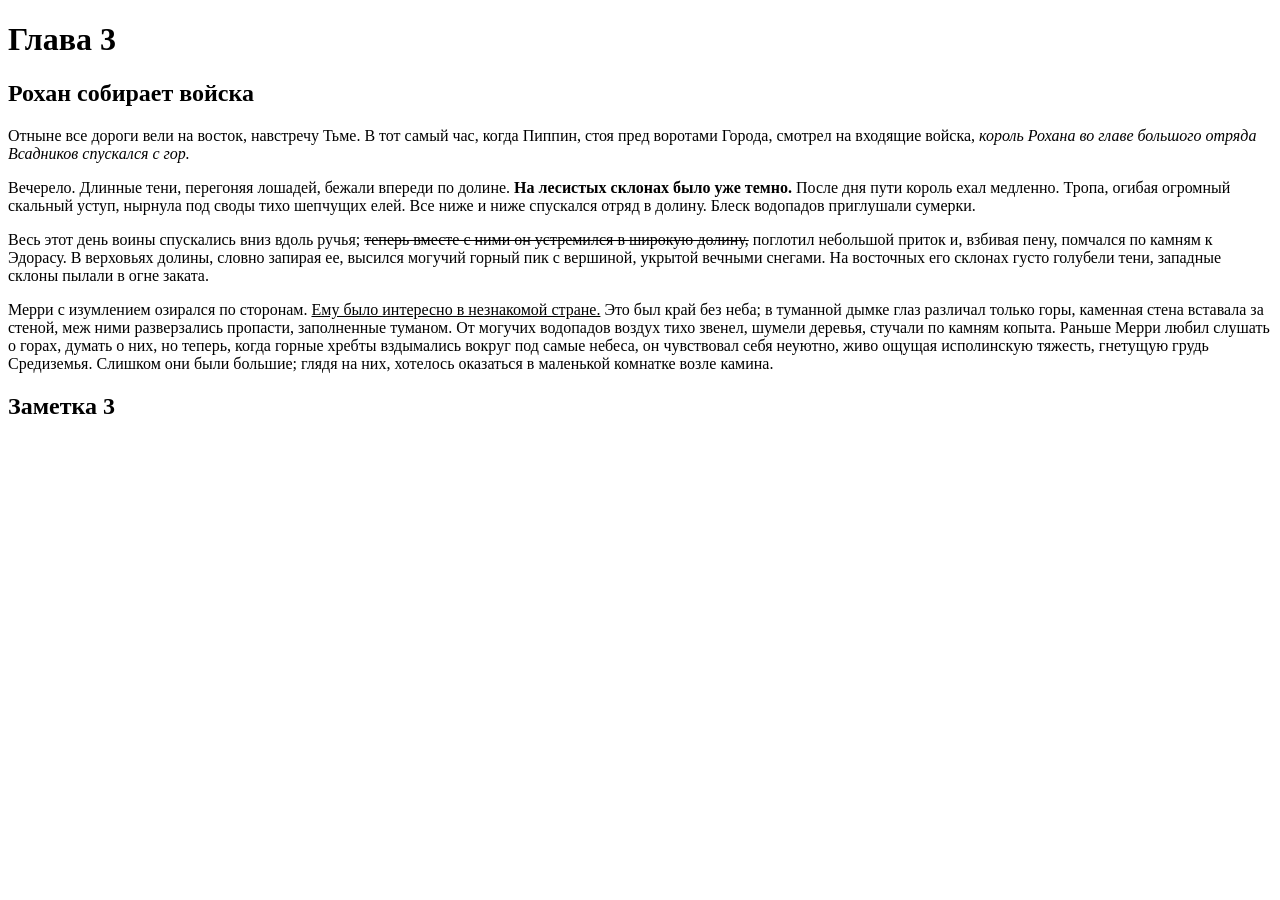
==== index.html @ 3d4d59d0 "Свкрстан отрывок из книги." ====
<!DOCTYPE html>
<html lang="en">
<head>
    <meta charset="UTF-8">
    <meta name="viewport" content="width=device-width, initial-scale=1.0">
    <title>Перая проба.</title>
</head>
<body>
    <p><h1>Глава 3</h1> <h2>Рохан собирает войска</h2><p>
    <p>Отныне все дороги вели на восток, навстречу Тьме. В тот самый час, когда Пиппин, стоя пред воротами Города, смотрел на входящие войска, <em>король Рохана во главе большого отряда Всадников спускался с гор.</em></p>
    <p>Вечерело. Длинные тени, перегоняя лошадей, бежали впереди по долине. <strong>На лесистых склонах было уже темно.</strong> После дня пути король ехал медленно. Тропа, огибая огромный скальный уступ, нырнула под своды тихо шепчущих елей. Все ниже и ниже спускался отряд в долину. Блеск водопадов приглушали сумерки.</p>
    <p>Весь этот день воины спускались вниз вдоль ручья; <del>теперь вместе с ними он устремился в широкую долину,</del> поглотил небольшой приток и, взбивая пену, помчался по камням к Эдорасу. В верховьях долины, словно запирая ее, высился могучий горный пик с вершиной, укрытой вечными снегами. На восточных его склонах густо голубели тени, западные склоны пылали в огне заката.</p>
    <p>Мерри с изумлением озирался по сторонам. <ins>Ему было интересно в незнакомой стране.</ins> Это был край без неба; в туманной дымке глаз различал только горы, каменная стена вставала за стеной, меж ними разверзались пропасти, заполненные туманом. От могучих водопадов воздух тихо звенел, шумели деревья, стучали по камням копыта. Раньше Мерри любил слушать о горах, думать о них, но теперь, когда горные хребты вздымались вокруг под самые небеса, он чувствовал себя неуютно, живо ощущая исполинскую тяжесть, гнетущую грудь Средиземья. Слишком они были большие; глядя на них, хотелось оказаться в маленькой комнатке возле камина.<h2>Заметка 3</h2></p>

</body>
</html>
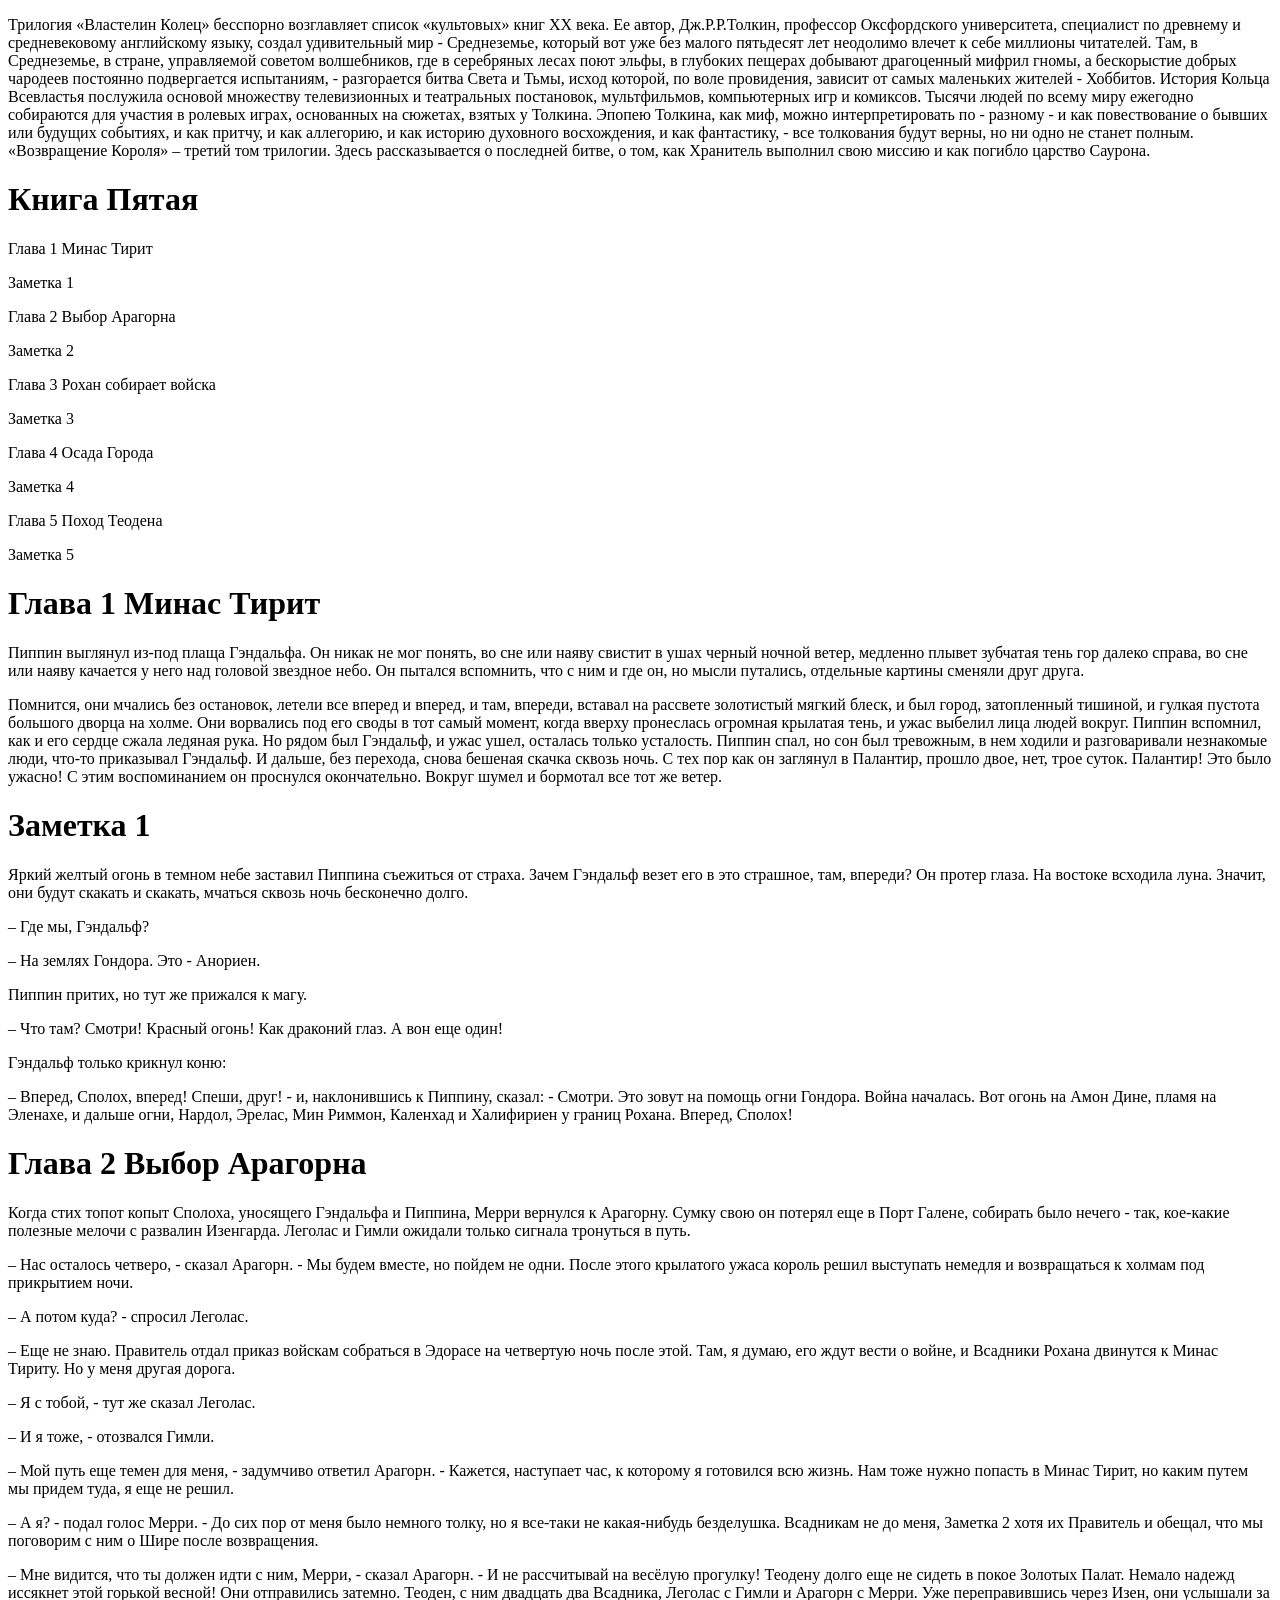
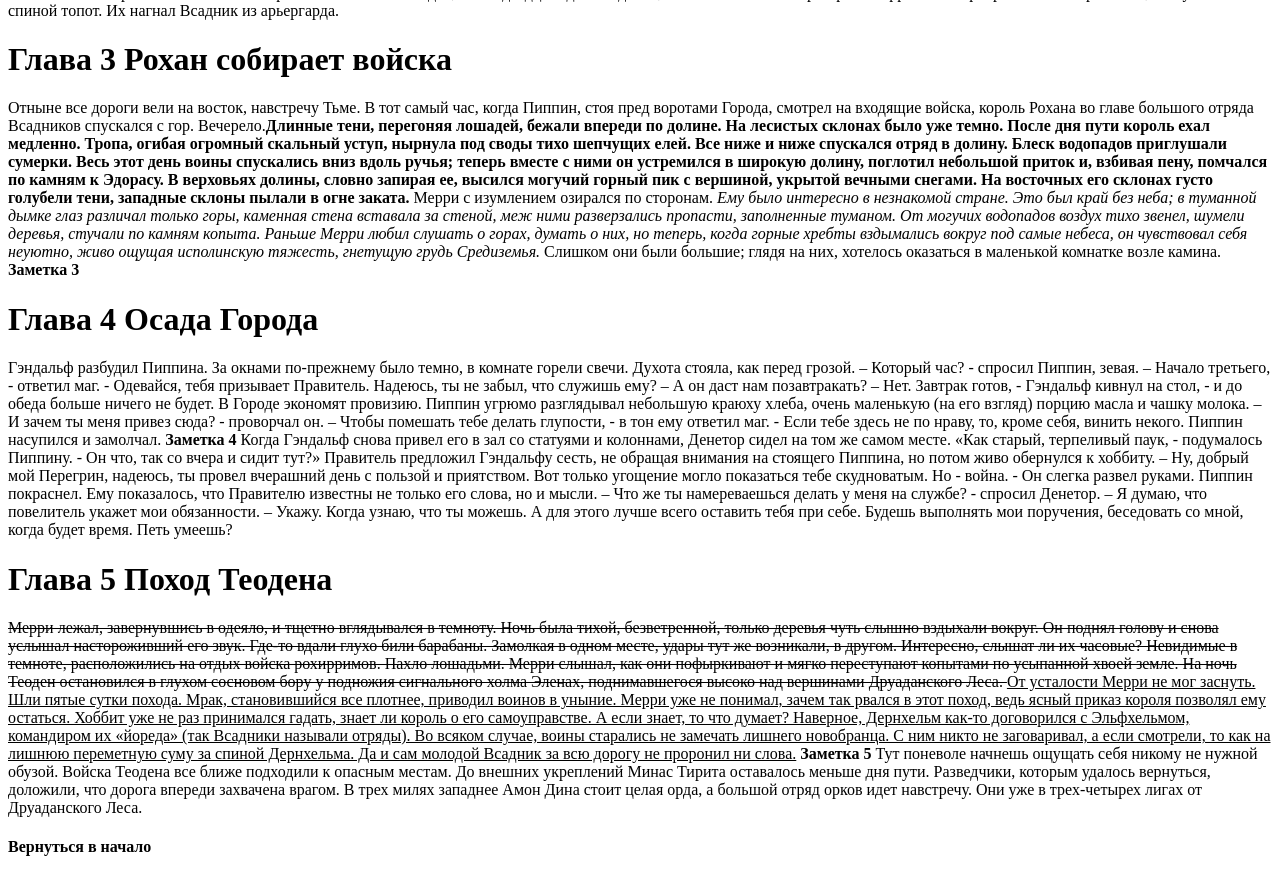
==== commit be971637: "Сверстан отрывок из книги." ====
--- a/index.html
+++ b/index.html
@@ -1,16 +1,180 @@
 <!DOCTYPE html>
 <html lang="en">
+
 <head>
     <meta charset="UTF-8">
     <meta name="viewport" content="width=device-width, initial-scale=1.0">
-    <title>Перая проба.</title>
+    <title>что</title>
 </head>
+
 <body>
-    <p><h1>Глава 3</h1> <h2>Рохан собирает войска</h2><p>
-    <p>Отныне все дороги вели на восток, навстречу Тьме. В тот самый час, когда Пиппин, стоя пред воротами Города, смотрел на входящие войска, <em>король Рохана во главе большого отряда Всадников спускался с гор.</em></p>
-    <p>Вечерело. Длинные тени, перегоняя лошадей, бежали впереди по долине. <strong>На лесистых склонах было уже темно.</strong> После дня пути король ехал медленно. Тропа, огибая огромный скальный уступ, нырнула под своды тихо шепчущих елей. Все ниже и ниже спускался отряд в долину. Блеск водопадов приглушали сумерки.</p>
-    <p>Весь этот день воины спускались вниз вдоль ручья; <del>теперь вместе с ними он устремился в широкую долину,</del> поглотил небольшой приток и, взбивая пену, помчался по камням к Эдорасу. В верховьях долины, словно запирая ее, высился могучий горный пик с вершиной, укрытой вечными снегами. На восточных его склонах густо голубели тени, западные склоны пылали в огне заката.</p>
-    <p>Мерри с изумлением озирался по сторонам. <ins>Ему было интересно в незнакомой стране.</ins> Это был край без неба; в туманной дымке глаз различал только горы, каменная стена вставала за стеной, меж ними разверзались пропасти, заполненные туманом. От могучих водопадов воздух тихо звенел, шумели деревья, стучали по камням копыта. Раньше Мерри любил слушать о горах, думать о них, но теперь, когда горные хребты вздымались вокруг под самые небеса, он чувствовал себя неуютно, живо ощущая исполинскую тяжесть, гнетущую грудь Средиземья. Слишком они были большие; глядя на них, хотелось оказаться в маленькой комнатке возле камина.<h2>Заметка 3</h2></p>
+    <p>Трилогия «Властелин Колец» бесспорно возглавляет список «культовых» книг XX века. Ее автор, Дж.Р.Р.Толкин,
+        профессор Оксфордского университета, специалист по древнему и средневековому английскому языку, создал
+        удивительный мир - Среднеземье, который вот уже без малого пятьдесят лет неодолимо влечет к себе миллионы
+        читателей. Там, в Среднеземье, в стране, управляемой советом волшебников, где в серебряных лесах поют эльфы, в
+        глубоких пещерах добывают драгоценный мифрил гномы, а бескорыстие добрых чародеев постоянно подвергается
+        испытаниям, - разгорается битва Света и Тьмы, исход которой, по воле провидения, зависит от самых маленьких
+        жителей - Хоббитов. История Кольца Всевластья послужила основой множеству телевизионных и театральных
+        постановок, мультфильмов, компьютерных игр и комиксов. Тысячи людей по всему миру ежегодно собираются для
+        участия в ролевых играх, основанных на сюжетах, взятых у Толкина. Эпопею Толкина, как миф, можно
+        интерпретировать по - разному - и как повествование о бывших или будущих событиях, и как притчу, и как
+        аллегорию, и как историю духовного восхождения, и как фантастику, - все толкования будут верны, но ни одно не
+        станет полным. «Возвращение Короля» – третий том трилогии. Здесь рассказывается о последней битве, о том, как
+        Хранитель выполнил свою миссию и как погибло царство Саурона.
+    </p>
+    <h1>Книга Пятая</h1>
+    <p>Глава 1 Минас Тирит</p>
+    <p>Заметка 1</p>
+    <p>Глава 2 Выбор Арагорна</p>
+    <p>Заметка 2</p>
+    <p>Глава 3 Рохан собирает войска</p>
+    <p>Заметка 3</p>
+    <p>Глава 4 Осада Города</p>
+    <p>Заметка 4</p>
+    <p>Глава 5 Поход Теодена</p>
+    <p>Заметка 5</p>
 
+
+    <h1>Глава 1 Минас Тирит</h1>
+
+
+    <p>Пиппин выглянул из-под плаща Гэндальфа. Он никак не мог понять, во сне или наяву свистит в ушах черный ночной
+        ветер, медленно плывет зубчатая тень гор далеко справа, во сне или наяву качается у него над головой звездное
+        небо. Он пытался вспомнить, что с ним и где он, но мысли путались, отдельные картины сменяли друг друга.
+    </p>Помнится, они мчались без остановок, летели все вперед и вперед, и там, впереди, вставал на рассвете золотистый
+    мягкий блеск, и был город, затопленный тишиной, и гулкая пустота большого дворца на холме. Они ворвались под его
+    своды в тот самый момент, когда вверху пронеслась огромная крылатая тень, и ужас выбелил лица людей вокруг.
+    Пиппин вспомнил, как и его сердце сжала ледяная рука. Но рядом был Гэндальф, и ужас ушел, осталась только
+    усталость. Пиппин спал, но сон был тревожным, в нем ходили и разговаривали незнакомые люди, что-то приказывал
+    Гэндальф. И дальше, без перехода, снова бешеная скачка сквозь ночь. С тех пор как он заглянул в Палантир, прошло
+    двое, нет, трое суток. Палантир! Это было ужасно! С этим воспоминанием он проснулся окончательно. Вокруг шумел и
+    бормотал все тот же ветер.
+    </p>
+
+    <h1>Заметка 1 </h1>Яркий желтый огонь в темном небе заставил Пиппина съежиться от страха. Зачем Гэндальф везет его в
+    это страшное, там, впереди? Он протер глаза. На востоке всходила луна. Значит, они будут скакать и скакать, мчаться
+    сквозь ночь бесконечно долго.</p>
+
+    <p>– Где мы, Гэндальф?</p>
+    <p>– На землях Гондора. Это - Анориен.</p>
+    <p>Пиппин притих, но тут же прижался к магу.</p>
+    <p>– Что там? Смотри! Красный огонь! Как драконий глаз. А вон еще один!</p>
+    <p>Гэндальф только крикнул коню:</p>
+    <p>– Вперед, Сполох, вперед! Спеши, друг! - и, наклонившись к Пиппину, сказал: - Смотри. Это зовут на помощь огни
+        Гондора. Война началась. Вот огонь на Амон Дине, пламя на Эленахе, и дальше огни, Нардол, Эрелас, Мин Риммон,
+        Каленхад и Халифириен у границ Рохана. Вперед, Сполох!</p>
+
+
+
+    <h1>Глава 2 Выбор Арагорна</h1>
+
+    <p>Когда стих топот копыт Сполоха, уносящего Гэндальфа и Пиппина, Мерри вернулся к Арагорну. Сумку свою он потерял
+        еще
+        в Порт Галене, собирать было нечего - так, кое-какие полезные мелочи с развалин Изенгарда. Леголас и Гимли
+        ожидали
+        только сигнала тронуться в путь.
+    </p>
+    <p>– Нас осталось четверо, - сказал Арагорн. - Мы будем вместе, но пойдем не одни. После этого крылатого ужаса
+        король
+        решил выступать немедля и возвращаться к холмам под прикрытием ночи.
+    </p>
+    <p>– А потом куда? - спросил Леголас.
+    </p>
+    <p>– Еще не знаю. Правитель отдал приказ войскам собраться в Эдорасе на четвертую ночь после этой. Там, я думаю, его
+        ждут вести о войне, и Всадники Рохана двинутся к Минас Тириту. Но у меня другая дорога.
+    </p>
+    <p>– Я с тобой, - тут же сказал Леголас.
+    </p>
+    <p>– И я тоже, - отозвался Гимли.
+    </p>
+    <p>– Мой путь еще темен для меня, - задумчиво ответил Арагорн. - Кажется, наступает час, к которому я готовился всю
+        жизнь. Нам тоже нужно попасть в Минас Тирит, но каким путем мы придем туда, я еще не решил.
+    </p>
+    <p>– А я? - подал голос Мерри. - До сих пор от меня было немного толку, но я все-таки не какая-нибудь безделушка.
+        Всадникам не до меня, Заметка 2 хотя их Правитель и обещал, что мы поговорим с ним о Шире после возвращения.
+    </p>
+    <p>– Мне видится, что ты должен идти с ним, Мерри, - сказал Арагорн. - И не рассчитывай на весёлую прогулку! Теодену
+        долго еще не сидеть в покое Золотых Палат. Немало надежд иссякнет этой горькой весной!
+        Они отправились затемно. Теоден, с ним двадцать два Всадника, Леголас с Гимли и Арагорн с Мерри. Уже
+        переправившись
+        через Изен, они услышали за спиной топот. Их нагнал Всадник из арьергарда.
+    </p>
+
+    <h1>Глава 3 Рохан собирает войска</h1>
+    Отныне все дороги вели на восток, навстречу Тьме. В тот самый час, когда Пиппин, стоя пред воротами Города, смотрел
+    на входящие войска, король Рохана во главе большого отряда Всадников спускался с гор.
+    Вечерело.<b>Длинные тени, перегоняя лошадей, бежали впереди по долине. На лесистых склонах было уже темно. После дня
+        пути король ехал медленно. Тропа, огибая огромный скальный уступ, нырнула под своды тихо шепчущих елей. Все ниже
+        и
+        ниже спускался отряд в долину. Блеск водопадов приглушали сумерки.
+        Весь этот день воины спускались вниз вдоль ручья; теперь вместе с ними он устремился в широкую долину, поглотил
+        небольшой приток и, взбивая пену, помчался по камням к Эдорасу. В верховьях долины, словно запирая ее, высился
+        могучий горный пик с вершиной, укрытой вечными снегами. На восточных его склонах густо голубели тени, западные
+        склоны пылали в огне заката.
+    </b>
+    Мерри с изумлением озирался по сторонам.
+    <i>Ему было интересно в незнакомой стране. Это был край без неба; в
+        туманной
+        дымке глаз различал только горы, каменная стена вставала за стеной, меж ними разверзались пропасти, заполненные
+        туманом. От могучих водопадов воздух тихо звенел, шумели деревья, стучали по камням копыта. Раньше Мерри любил
+        слушать о горах, думать о них, но теперь, когда горные хребты вздымались вокруг под самые небеса, он чувствовал
+        себя
+        неуютно, живо ощущая исполинскую тяжесть, гнетущую грудь Средиземья.
+    </i> Слишком они были большие; глядя на них,
+    хотелось оказаться в маленькой комнатке возле камина. <b>Заметка 3</b>
+
+    <h1>Глава 4 Осада Города</h1>
+
+    Гэндальф разбудил Пиппина. За окнами по-прежнему было темно, в комнате горели свечи. Духота стояла, как перед
+    грозой.
+    – Который час? - спросил Пиппин, зевая.
+    – Начало третьего, - ответил маг. - Одевайся, тебя призывает Правитель. Надеюсь, ты не забыл, что служишь ему?
+    – А он даст нам позавтракать?
+    – Нет. Завтрак готов, - Гэндальф кивнул на стол, - и до обеда больше ничего не будет. В Городе экономят провизию.
+    Пиппин угрюмо разглядывал небольшую краюху хлеба, очень маленькую (на его взгляд) порцию масла и чашку молока.
+    – И зачем ты меня привез сюда? - проворчал он.
+    – Чтобы помешать тебе делать глупости, - в тон ему ответил маг. - Если тебе здесь не по нраву, то, кроме себя,
+    винить некого.
+    Пиппин насупился и замолчал.
+    <b>Заметка 4</b>
+    Когда Гэндальф снова привел его в зал со статуями и колоннами, Денетор сидел на том же самом месте. «Как старый,
+    терпеливый паук, - подумалось Пиппину. - Он что, так со вчера и сидит тут?» Правитель предложил Гэндальфу сесть, не
+    обращая внимания на стоящего Пиппина, но потом живо обернулся к хоббиту.
+    – Ну, добрый мой Перегрин, надеюсь, ты провел вчерашний день с пользой и приятством. Вот только угощение могло
+    показаться тебе скудноватым. Но - война. - Он слегка развел руками.
+    Пиппин покраснел. Ему показалось, что Правителю известны не только его слова, но и мысли.
+    – Что же ты намереваешься делать у меня на службе? - спросил Денетор.
+    – Я думаю, что повелитель укажет мои обязанности.
+    – Укажу. Когда узнаю, что ты можешь. А для этого лучше всего оставить тебя при себе. Будешь выполнять мои поручения,
+    беседовать со мной, когда будет время. Петь умеешь?
+
+    <h1>Глава 5 Поход Теодена</h1>
+    <s>Мерри лежал, завернувшись в одеяло, и тщетно вглядывался в темноту. Ночь была тихой, безветренной, только деревья
+        чуть слышно вздыхали вокруг. Он поднял голову и снова услышал настороживший его звук. Где-то вдали глухо били
+        барабаны. Замолкая в одном месте, удары тут же возникали, в другом. Интересно, слышат ли их часовые?
+        Невидимые в темноте, расположились на отдых войска рохирримов. Пахло лошадьми. Мерри слышал, как они пофыркивают
+        и
+        мягко переступают копытами по усыпанной хвоей земле. На ночь Теоден остановился в глухом сосновом бору у
+        подножия
+        сигнального холма Эленах, поднимавшегося высоко над вершинами Друаданского Леса.
+    </s>
+    <u>От усталости Мерри не мог заснуть. Шли пятые сутки похода. Мрак, становившийся все плотнее, приводил воинов в
+        уныние. Мерри уже не понимал, зачем так рвался в этот поход, ведь ясный приказ короля позволял ему остаться.
+        Хоббит
+        уже не раз принимался гадать, знает ли король о его самоуправстве. А если знает, то что думает? Наверное,
+        Дернхельм
+        как-то договорился с Эльфхельмом, командиром их «йореда» (так Всадники называли отряды). Во всяком случае, воины
+        старались не замечать лишнего новобранца. С ним никто не заговаривал, а если смотрели, то как на лишнюю
+        переметную
+        суму за спиной Дернхельма. Да и сам молодой Всадник за всю дорогу не проронил ни слова.</u> <b>Заметка 5</b> Тут
+    поневоле
+    начнешь ощущать себя никому не нужной обузой.
+    Войска Теодена все ближе подходили к опасным местам. До внешних укреплений Минас Тирита оставалось меньше дня пути.
+    Разведчики, которым удалось вернуться, доложили, что дорога впереди захвачена врагом. В трех милях западнее Амон
+    Дина стоит целая орда, а большой отряд орков идет навстречу. Они уже в трех-четырех лигах от Друаданского Леса.
+
+    <h4>Вернуться в начало</h4>
+    </p>
 </body>
+
 </html>
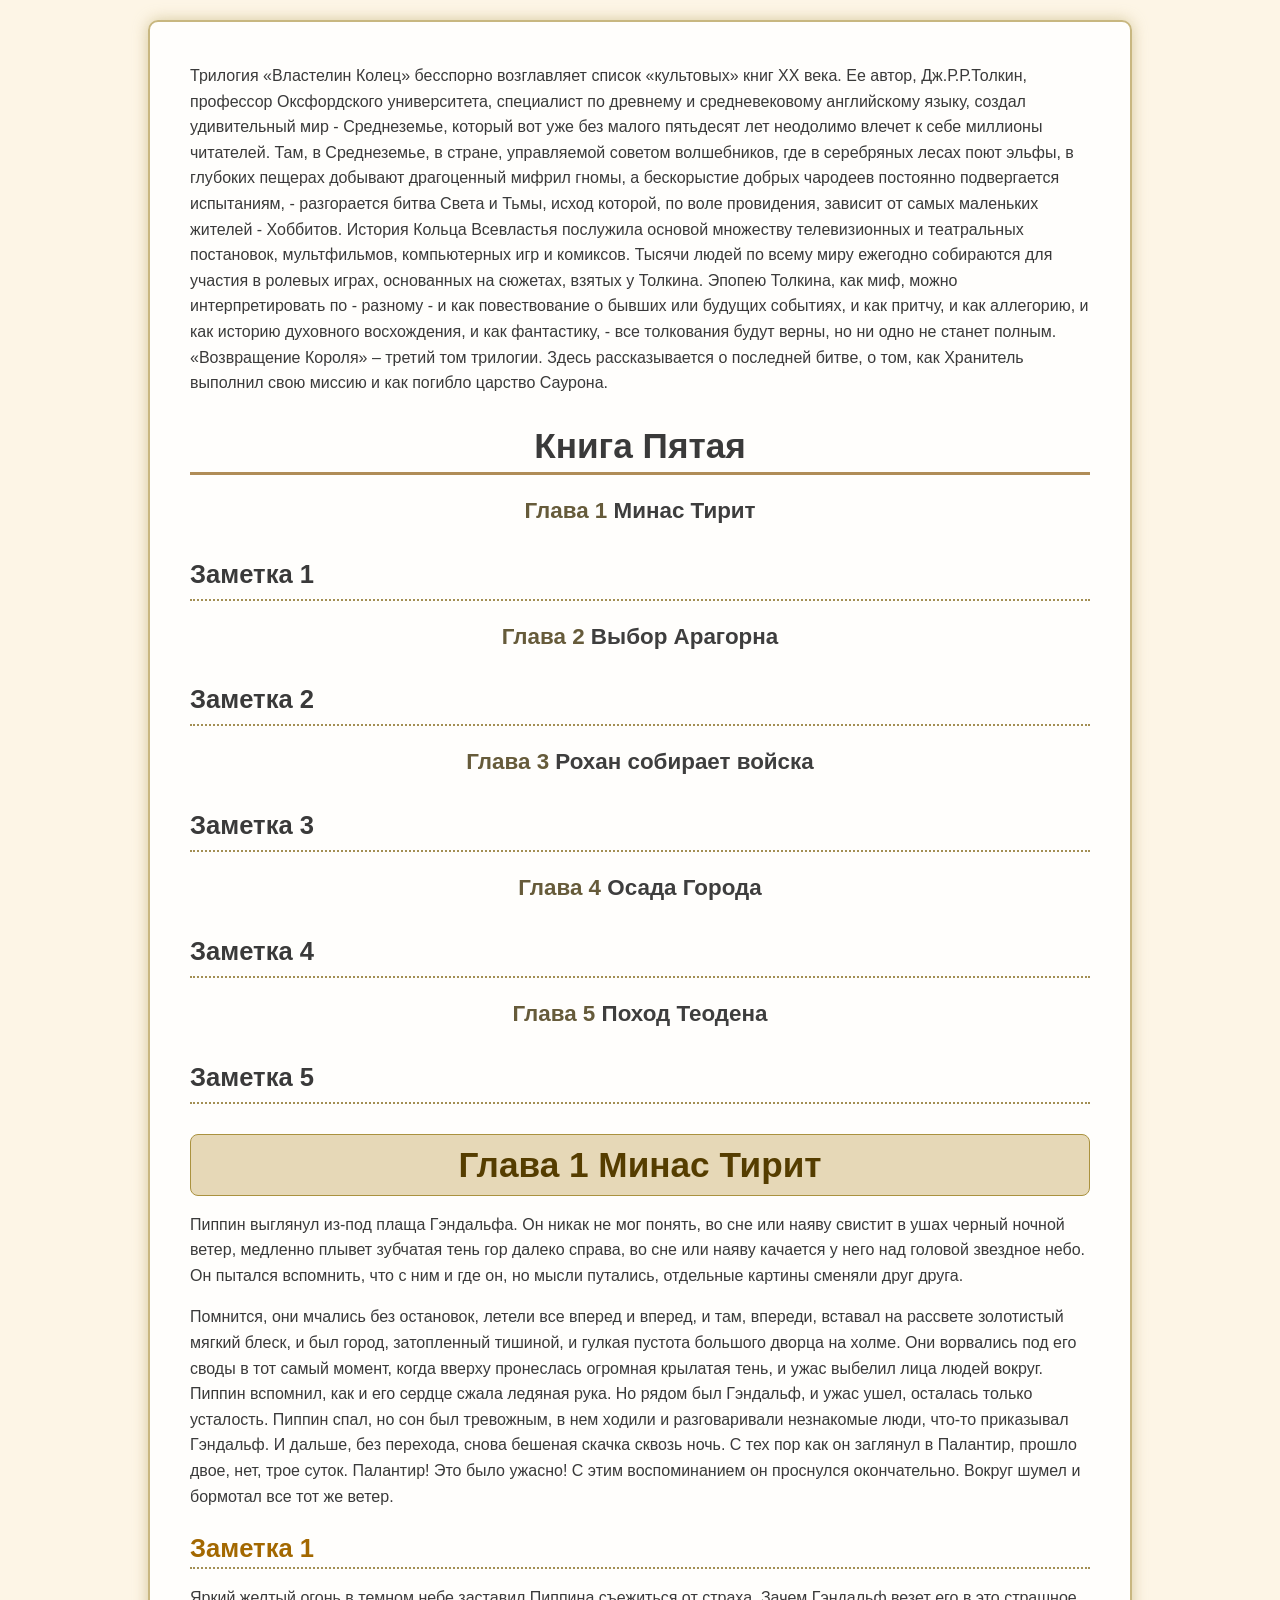
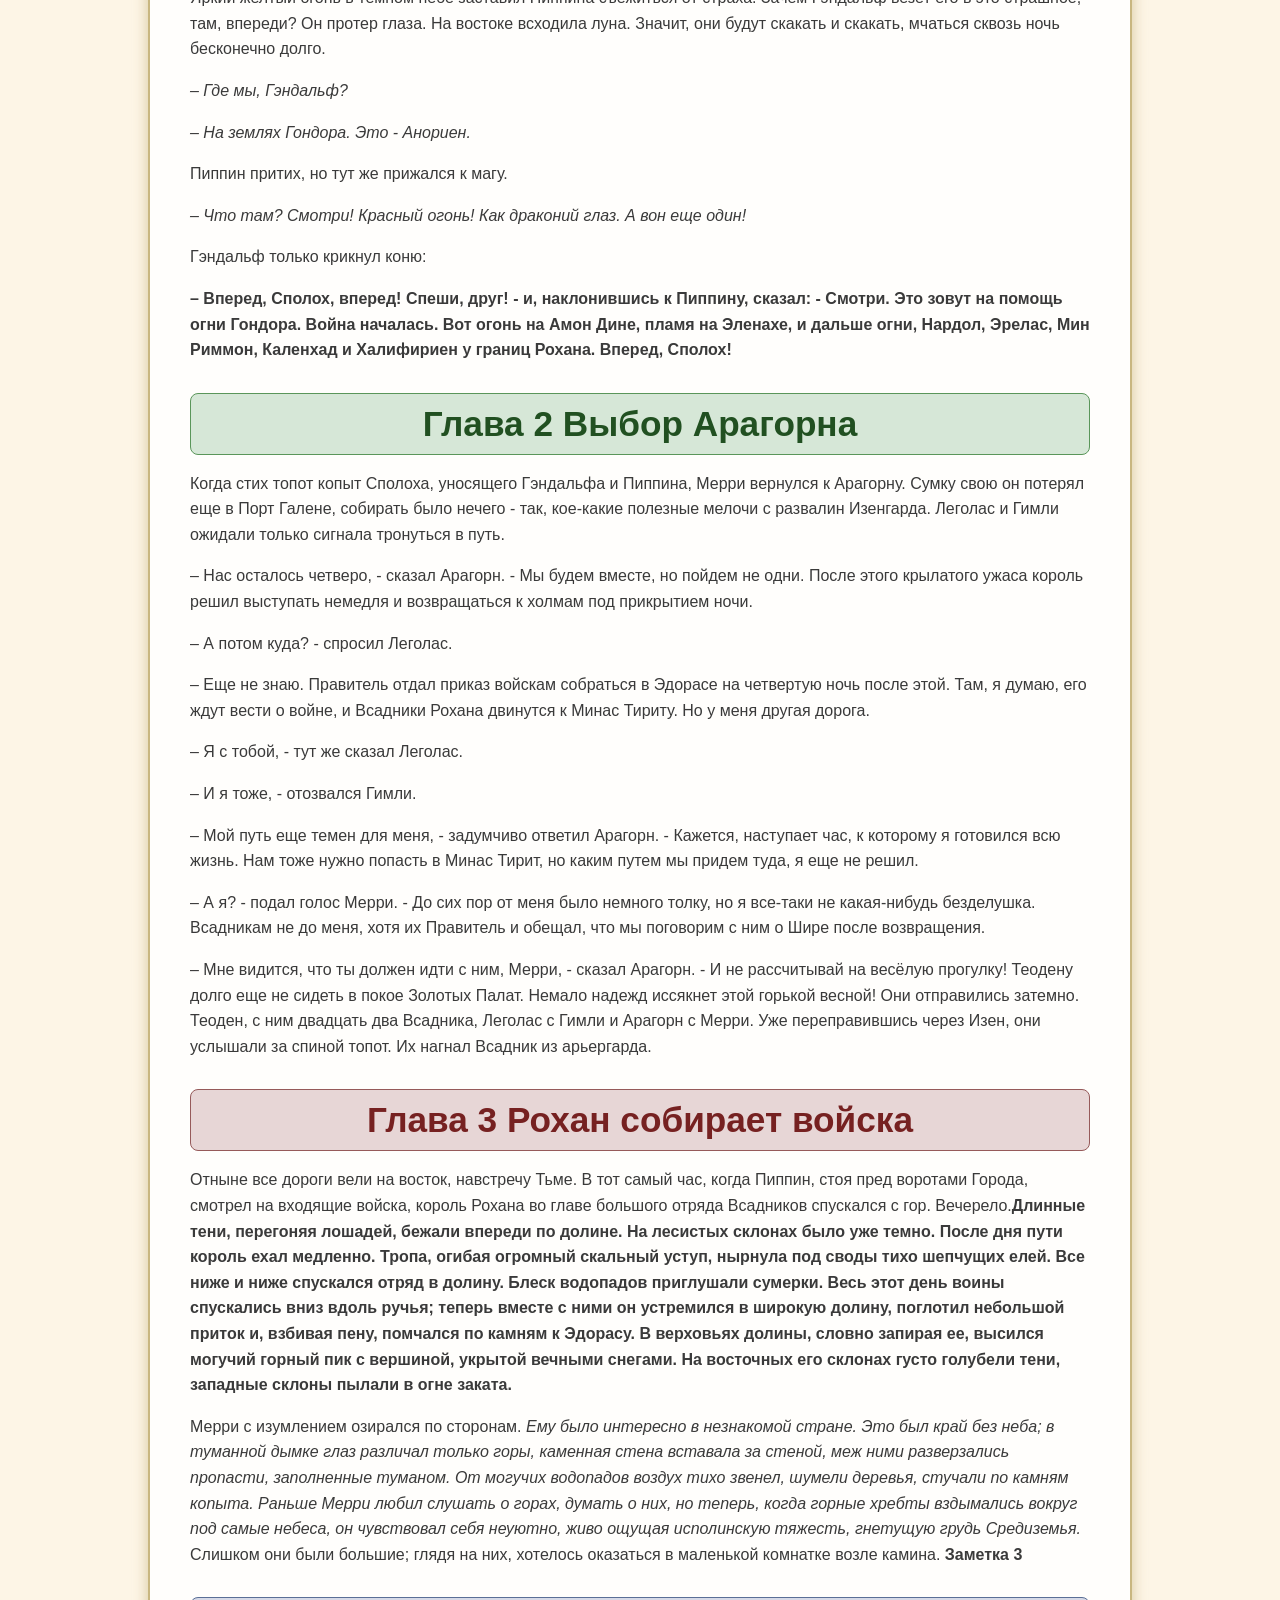
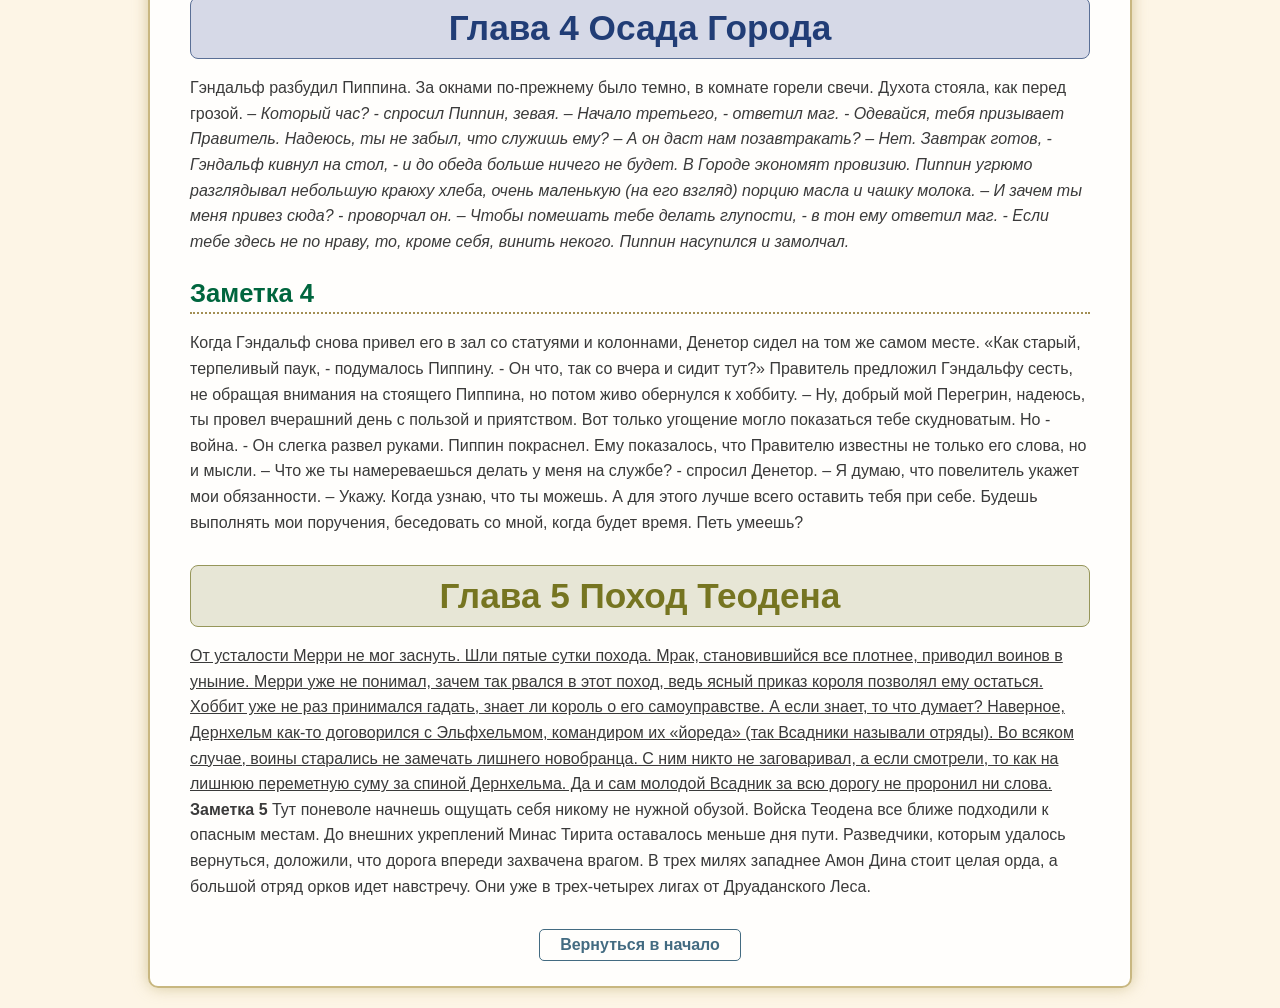
==== commit 28818dba: "Добавлен CSS стиль и исправлен HTML для мини-книги" ====
--- a/index.html
+++ b/index.html
@@ -1,180 +1,235 @@
 <!DOCTYPE html>
-<html lang="en">
+<html lang="ru">
 
 <head>
-    <meta charset="UTF-8">
-    <meta name="viewport" content="width=device-width, initial-scale=1.0">
-    <title>что</title>
+    <meta charset="UTF-8" />
+    <meta name="viewport" content="width=device-width, initial-scale=1.0" />
+    <meta http-equiv="X-UA-Compatible" content="ie=edge" />
+    <title>Мини-книга "Властелин Колец"</title>
+    <link href="styled.css" rel="stylesheet" />
 </head>
 
 <body>
-    <p>Трилогия «Властелин Колец» бесспорно возглавляет список «культовых» книг XX века. Ее автор, Дж.Р.Р.Толкин,
-        профессор Оксфордского университета, специалист по древнему и средневековому английскому языку, создал
-        удивительный мир - Среднеземье, который вот уже без малого пятьдесят лет неодолимо влечет к себе миллионы
-        читателей. Там, в Среднеземье, в стране, управляемой советом волшебников, где в серебряных лесах поют эльфы, в
-        глубоких пещерах добывают драгоценный мифрил гномы, а бескорыстие добрых чародеев постоянно подвергается
-        испытаниям, - разгорается битва Света и Тьмы, исход которой, по воле провидения, зависит от самых маленьких
-        жителей - Хоббитов. История Кольца Всевластья послужила основой множеству телевизионных и театральных
-        постановок, мультфильмов, компьютерных игр и комиксов. Тысячи людей по всему миру ежегодно собираются для
-        участия в ролевых играх, основанных на сюжетах, взятых у Толкина. Эпопею Толкина, как миф, можно
-        интерпретировать по - разному - и как повествование о бывших или будущих событиях, и как притчу, и как
-        аллегорию, и как историю духовного восхождения, и как фантастику, - все толкования будут верны, но ни одно не
-        станет полным. «Возвращение Короля» – третий том трилогии. Здесь рассказывается о последней битве, о том, как
-        Хранитель выполнил свою миссию и как погибло царство Саурона.
-    </p>
-    <h1>Книга Пятая</h1>
-    <p>Глава 1 Минас Тирит</p>
-    <p>Заметка 1</p>
-    <p>Глава 2 Выбор Арагорна</p>
-    <p>Заметка 2</p>
-    <p>Глава 3 Рохан собирает войска</p>
-    <p>Заметка 3</p>
-    <p>Глава 4 Осада Города</p>
-    <p>Заметка 4</p>
-    <p>Глава 5 Поход Теодена</p>
-    <p>Заметка 5</p>
-
-
-    <h1>Глава 1 Минас Тирит</h1>
-
-
-    <p>Пиппин выглянул из-под плаща Гэндальфа. Он никак не мог понять, во сне или наяву свистит в ушах черный ночной
-        ветер, медленно плывет зубчатая тень гор далеко справа, во сне или наяву качается у него над головой звездное
-        небо. Он пытался вспомнить, что с ним и где он, но мысли путались, отдельные картины сменяли друг друга.
-    </p>Помнится, они мчались без остановок, летели все вперед и вперед, и там, впереди, вставал на рассвете золотистый
-    мягкий блеск, и был город, затопленный тишиной, и гулкая пустота большого дворца на холме. Они ворвались под его
-    своды в тот самый момент, когда вверху пронеслась огромная крылатая тень, и ужас выбелил лица людей вокруг.
-    Пиппин вспомнил, как и его сердце сжала ледяная рука. Но рядом был Гэндальф, и ужас ушел, осталась только
-    усталость. Пиппин спал, но сон был тревожным, в нем ходили и разговаривали незнакомые люди, что-то приказывал
-    Гэндальф. И дальше, без перехода, снова бешеная скачка сквозь ночь. С тех пор как он заглянул в Палантир, прошло
-    двое, нет, трое суток. Палантир! Это было ужасно! С этим воспоминанием он проснулся окончательно. Вокруг шумел и
-    бормотал все тот же ветер.
-    </p>
-
-    <h1>Заметка 1 </h1>Яркий желтый огонь в темном небе заставил Пиппина съежиться от страха. Зачем Гэндальф везет его в
-    это страшное, там, впереди? Он протер глаза. На востоке всходила луна. Значит, они будут скакать и скакать, мчаться
-    сквозь ночь бесконечно долго.</p>
-
-    <p>– Где мы, Гэндальф?</p>
-    <p>– На землях Гондора. Это - Анориен.</p>
-    <p>Пиппин притих, но тут же прижался к магу.</p>
-    <p>– Что там? Смотри! Красный огонь! Как драконий глаз. А вон еще один!</p>
-    <p>Гэндальф только крикнул коню:</p>
-    <p>– Вперед, Сполох, вперед! Спеши, друг! - и, наклонившись к Пиппину, сказал: - Смотри. Это зовут на помощь огни
-        Гондора. Война началась. Вот огонь на Амон Дине, пламя на Эленахе, и дальше огни, Нардол, Эрелас, Мин Риммон,
-        Каленхад и Халифириен у границ Рохана. Вперед, Сполох!</p>
-
-
-
-    <h1>Глава 2 Выбор Арагорна</h1>
-
-    <p>Когда стих топот копыт Сполоха, уносящего Гэндальфа и Пиппина, Мерри вернулся к Арагорну. Сумку свою он потерял
-        еще
-        в Порт Галене, собирать было нечего - так, кое-какие полезные мелочи с развалин Изенгарда. Леголас и Гимли
-        ожидали
-        только сигнала тронуться в путь.
-    </p>
-    <p>– Нас осталось четверо, - сказал Арагорн. - Мы будем вместе, но пойдем не одни. После этого крылатого ужаса
-        король
-        решил выступать немедля и возвращаться к холмам под прикрытием ночи.
-    </p>
-    <p>– А потом куда? - спросил Леголас.
-    </p>
-    <p>– Еще не знаю. Правитель отдал приказ войскам собраться в Эдорасе на четвертую ночь после этой. Там, я думаю, его
-        ждут вести о войне, и Всадники Рохана двинутся к Минас Тириту. Но у меня другая дорога.
-    </p>
-    <p>– Я с тобой, - тут же сказал Леголас.
-    </p>
-    <p>– И я тоже, - отозвался Гимли.
-    </p>
-    <p>– Мой путь еще темен для меня, - задумчиво ответил Арагорн. - Кажется, наступает час, к которому я готовился всю
-        жизнь. Нам тоже нужно попасть в Минас Тирит, но каким путем мы придем туда, я еще не решил.
-    </p>
-    <p>– А я? - подал голос Мерри. - До сих пор от меня было немного толку, но я все-таки не какая-нибудь безделушка.
-        Всадникам не до меня, Заметка 2 хотя их Правитель и обещал, что мы поговорим с ним о Шире после возвращения.
-    </p>
-    <p>– Мне видится, что ты должен идти с ним, Мерри, - сказал Арагорн. - И не рассчитывай на весёлую прогулку! Теодену
-        долго еще не сидеть в покое Золотых Палат. Немало надежд иссякнет этой горькой весной!
-        Они отправились затемно. Теоден, с ним двадцать два Всадника, Леголас с Гимли и Арагорн с Мерри. Уже
-        переправившись
-        через Изен, они услышали за спиной топот. Их нагнал Всадник из арьергарда.
-    </p>
-
-    <h1>Глава 3 Рохан собирает войска</h1>
-    Отныне все дороги вели на восток, навстречу Тьме. В тот самый час, когда Пиппин, стоя пред воротами Города, смотрел
-    на входящие войска, король Рохана во главе большого отряда Всадников спускался с гор.
-    Вечерело.<b>Длинные тени, перегоняя лошадей, бежали впереди по долине. На лесистых склонах было уже темно. После дня
-        пути король ехал медленно. Тропа, огибая огромный скальный уступ, нырнула под своды тихо шепчущих елей. Все ниже
-        и
-        ниже спускался отряд в долину. Блеск водопадов приглушали сумерки.
-        Весь этот день воины спускались вниз вдоль ручья; теперь вместе с ними он устремился в широкую долину, поглотил
-        небольшой приток и, взбивая пену, помчался по камням к Эдорасу. В верховьях долины, словно запирая ее, высился
-        могучий горный пик с вершиной, укрытой вечными снегами. На восточных его склонах густо голубели тени, западные
-        склоны пылали в огне заката.
-    </b>
-    Мерри с изумлением озирался по сторонам.
-    <i>Ему было интересно в незнакомой стране. Это был край без неба; в
-        туманной
-        дымке глаз различал только горы, каменная стена вставала за стеной, меж ними разверзались пропасти, заполненные
-        туманом. От могучих водопадов воздух тихо звенел, шумели деревья, стучали по камням копыта. Раньше Мерри любил
-        слушать о горах, думать о них, но теперь, когда горные хребты вздымались вокруг под самые небеса, он чувствовал
-        себя
-        неуютно, живо ощущая исполинскую тяжесть, гнетущую грудь Средиземья.
-    </i> Слишком они были большие; глядя на них,
-    хотелось оказаться в маленькой комнатке возле камина. <b>Заметка 3</b>
-
-    <h1>Глава 4 Осада Города</h1>
-
-    Гэндальф разбудил Пиппина. За окнами по-прежнему было темно, в комнате горели свечи. Духота стояла, как перед
-    грозой.
-    – Который час? - спросил Пиппин, зевая.
-    – Начало третьего, - ответил маг. - Одевайся, тебя призывает Правитель. Надеюсь, ты не забыл, что служишь ему?
-    – А он даст нам позавтракать?
-    – Нет. Завтрак готов, - Гэндальф кивнул на стол, - и до обеда больше ничего не будет. В Городе экономят провизию.
-    Пиппин угрюмо разглядывал небольшую краюху хлеба, очень маленькую (на его взгляд) порцию масла и чашку молока.
-    – И зачем ты меня привез сюда? - проворчал он.
-    – Чтобы помешать тебе делать глупости, - в тон ему ответил маг. - Если тебе здесь не по нраву, то, кроме себя,
-    винить некого.
-    Пиппин насупился и замолчал.
-    <b>Заметка 4</b>
-    Когда Гэндальф снова привел его в зал со статуями и колоннами, Денетор сидел на том же самом месте. «Как старый,
-    терпеливый паук, - подумалось Пиппину. - Он что, так со вчера и сидит тут?» Правитель предложил Гэндальфу сесть, не
-    обращая внимания на стоящего Пиппина, но потом живо обернулся к хоббиту.
-    – Ну, добрый мой Перегрин, надеюсь, ты провел вчерашний день с пользой и приятством. Вот только угощение могло
-    показаться тебе скудноватым. Но - война. - Он слегка развел руками.
-    Пиппин покраснел. Ему показалось, что Правителю известны не только его слова, но и мысли.
-    – Что же ты намереваешься делать у меня на службе? - спросил Денетор.
-    – Я думаю, что повелитель укажет мои обязанности.
-    – Укажу. Когда узнаю, что ты можешь. А для этого лучше всего оставить тебя при себе. Будешь выполнять мои поручения,
-    беседовать со мной, когда будет время. Петь умеешь?
-
-    <h1>Глава 5 Поход Теодена</h1>
-    <s>Мерри лежал, завернувшись в одеяло, и тщетно вглядывался в темноту. Ночь была тихой, безветренной, только деревья
-        чуть слышно вздыхали вокруг. Он поднял голову и снова услышал настороживший его звук. Где-то вдали глухо били
-        барабаны. Замолкая в одном месте, удары тут же возникали, в другом. Интересно, слышат ли их часовые?
-        Невидимые в темноте, расположились на отдых войска рохирримов. Пахло лошадьми. Мерри слышал, как они пофыркивают
-        и
-        мягко переступают копытами по усыпанной хвоей земле. На ночь Теоден остановился в глухом сосновом бору у
-        подножия
-        сигнального холма Эленах, поднимавшегося высоко над вершинами Друаданского Леса.
-    </s>
-    <u>От усталости Мерри не мог заснуть. Шли пятые сутки похода. Мрак, становившийся все плотнее, приводил воинов в
-        уныние. Мерри уже не понимал, зачем так рвался в этот поход, ведь ясный приказ короля позволял ему остаться.
-        Хоббит
-        уже не раз принимался гадать, знает ли король о его самоуправстве. А если знает, то что думает? Наверное,
-        Дернхельм
-        как-то договорился с Эльфхельмом, командиром их «йореда» (так Всадники называли отряды). Во всяком случае, воины
-        старались не замечать лишнего новобранца. С ним никто не заговаривал, а если смотрели, то как на лишнюю
-        переметную
-        суму за спиной Дернхельма. Да и сам молодой Всадник за всю дорогу не проронил ни слова.</u> <b>Заметка 5</b> Тут
-    поневоле
-    начнешь ощущать себя никому не нужной обузой.
-    Войска Теодена все ближе подходили к опасным местам. До внешних укреплений Минас Тирита оставалось меньше дня пути.
-    Разведчики, которым удалось вернуться, доложили, что дорога впереди захвачена врагом. В трех милях западнее Амон
-    Дина стоит целая орда, а большой отряд орков идет навстречу. Они уже в трех-четырех лигах от Друаданского Леса.
-
-    <h4>Вернуться в начало</h4>
-    </p>
+    <div class="container">
+        <p>Трилогия «Властелин Колец» бесспорно возглавляет список «культовых» книг XX века. Ее автор, Дж.Р.Р.Толкин,
+            профессор Оксфордского университета, специалист по древнему и средневековому английскому языку, создал
+            удивительный мир - Среднеземье, который вот уже без малого пятьдесят лет неодолимо влечет к себе миллионы
+            читателей. Там, в Среднеземье, в стране, управляемой советом волшебников, где в серебряных лесах поют эльфы,
+            в глубоких пещерах добывают драгоценный мифрил гномы, а бескорыстие добрых чародеев постоянно подвергается
+            испытаниям, - разгорается битва Света и Тьмы, исход которой, по воле провидения, зависит от самых маленьких
+            жителей - Хоббитов. История Кольца Всевластья послужила основой множеству телевизионных и театральных
+            постановок, мультфильмов, компьютерных игр и комиксов. Тысячи людей по всему миру ежегодно собираются для
+            участия в ролевых играх, основанных на сюжетах, взятых у Толкина. Эпопею Толкина, как миф, можно
+            интерпретировать по - разному - и как повествование о бывших или будущих событиях, и как притчу, и как
+            аллегорию, и как историю духовного восхождения, и как фантастику, - все толкования будут верны, но ни одно
+            не станет полным. «Возвращение Короля» – третий том трилогии. Здесь рассказывается о последней битве, о том,
+            как Хранитель выполнил свою миссию и как погибло царство Саурона.
+        </p>
+
+        <h1 class="book-title">Книга Пятая</h1>
+
+        <p class="chapter-title">Глава 1 <span class="chapter-name">Минас Тирит</span></p>
+        <p class="note-title">Заметка 1</p>
+        <p class="chapter-title">Глава 2 <span class="chapter-name">Выбор Арагорна</span></p>
+        <p class="note-title">Заметка 2</p>
+        <p class="chapter-title">Глава 3 <span class="chapter-name">Рохан собирает войска</span></p>
+        <p class="note-title">Заметка 3</p>
+        <p class="chapter-title">Глава 4 <span class="chapter-name">Осада Города</span></p>
+        <p class="note-title">Заметка 4</p>
+        <p class="chapter-title">Глава 5 <span class="chapter-name">Поход Теодена</span></p>
+        <p class="note-title">Заметка 5</p>
+
+        <div class="chapter-header chapter-color-1">Глава 1 Минас Тирит</div>
+
+        <p>Пиппин выглянул из-под плаща Гэндальфа. Он никак не мог понять, во сне или наяву свистит в ушах черный ночной
+            ветер, медленно плывет зубчатая тень гор далеко справа, во сне или наяву качается у него над головой
+            звездное
+            небо. Он пытался вспомнить, что с ним и где он, но мысли путались, отдельные картины сменяли друг друга.
+        </p>
+        <p>Помнится, они мчались без остановок, летели все вперед и вперед, и там, впереди, вставал на рассвете
+            золотистый
+            мягкий блеск, и был город, затопленный тишиной, и гулкая пустота большого дворца на холме. Они ворвались под
+            его
+            своды в тот самый момент, когда вверху пронеслась огромная крылатая тень, и ужас выбелил лица людей вокруг.
+            Пиппин вспомнил, как и его сердце сжала ледяная рука. Но рядом был Гэндальф, и ужас ушел, осталась только
+            усталость. Пиппин спал, но сон был тревожным, в нем ходили и разговаривали незнакомые люди, что-то
+            приказывал
+            Гэндальф. И дальше, без перехода, снова бешеная скачка сквозь ночь. С тех пор как он заглянул в Палантир,
+            прошло
+            двое, нет, трое суток. Палантир! Это было ужасно! С этим воспоминанием он проснулся окончательно. Вокруг
+            шумел и
+            бормотал все тот же ветер.
+        </p>
+
+        <h1 class="note-title note-color-1">Заметка 1</h1>
+        <p>Яркий желтый огонь в темном небе заставил Пиппина съежиться от страха. Зачем Гэндальф везет
+            его в
+            это страшное, там, впереди? Он протер глаза. На востоке всходила луна. Значит, они будут скакать и скакать,
+            мчаться
+            сквозь ночь бесконечно долго.
+        </p>
+        <p><span class="italic">– Где мы, Гэндальф?</span></p>
+        <p><span class="italic">– На землях Гондора. Это - Анориен.</span></p>
+        <p>Пиппин притих, но тут же прижался к магу.</p>
+        <p><span class="italic">– Что там? Смотри! Красный огонь! Как драконий глаз. А вон еще один!</span></p>
+
+        <p>Гэндальф только крикнул коню:</p>
+        <p><span class="bold">– Вперед, Сполох, вперед! Спеши, друг! - и, наклонившись к Пиппину, сказал: - Смотри. Это
+                зовут на помощь
+                огни
+                Гондора. Война началась. Вот огонь на Амон Дине, пламя на Эленахе, и дальше огни, Нардол, Эрелас, Мин
+                Риммон,
+                Каленхад и Халифириен у границ Рохана. Вперед, Сполох!</span>
+        </p>
+
+        <div class="chapter-header chapter-color-2">Глава 2 Выбор Арагорна</div>
+
+        <p>Когда стих топот копыт Сполоха, уносящего Гэндальфа и Пиппина, Мерри вернулся к Арагорну. Сумку свою он
+            потерял
+            еще
+            в Порт Галене, собирать было нечего - так, кое-какие полезные мелочи с развалин Изенгарда. Леголас и Гимли
+            ожидали
+            только сигнала тронуться в путь.
+        </p>
+        <p>– Нас осталось четверо, - сказал Арагорн. - Мы будем вместе, но пойдем не одни. После этого крылатого ужаса
+            король
+            решил выступать немедля и возвращаться к холмам под прикрытием ночи.
+        </p>
+        <p>– А потом куда? - спросил Леголас.
+        </p>
+        <p>– Еще не знаю. Правитель отдал приказ войскам собраться в Эдорасе на четвертую ночь после этой. Там, я думаю,
+            его
+            ждут вести о войне, и Всадники Рохана двинутся к Минас Тириту. Но у меня другая дорога.
+        </p>
+        <p>– Я с тобой, - тут же сказал Леголас.
+        </p>
+        <p>– И я тоже, - отозвался Гимли.
+        </p>
+        <p>– Мой путь еще темен для меня, - задумчиво ответил Арагорн. - Кажется, наступает час, к которому я готовился
+            всю
+            жизнь. Нам тоже нужно попасть в Минас Тирит, но каким путем мы придем туда, я еще не решил.
+        </p>
+        <p>– А я? - подал голос Мерри. - До сих пор от меня было немного толку, но я все-таки не какая-нибудь
+            безделушка.
+            Всадникам не до меня, хотя их Правитель и обещал, что мы поговорим с ним о Шире после возвращения.
+        </p>
+        <p>– Мне видится, что ты должен идти с ним, Мерри, - сказал Арагорн. - И не рассчитывай на весёлую прогулку!
+            Теодену
+            долго еще не сидеть в покое Золотых Палат. Немало надежд иссякнет этой горькой весной!
+            Они отправились затемно. Теоден, с ним двадцать два Всадника, Леголас с Гимли и Арагорн с Мерри. Уже
+            переправившись
+            через Изен, они услышали за спиной топот. Их нагнал Всадник из арьергарда.
+        </p>
+
+        <div class="chapter-header chapter-color-3">Глава 3 Рохан собирает войска</div>
+        <p>Отныне все дороги вели на восток, навстречу Тьме. В тот самый час, когда Пиппин, стоя пред воротами Города,
+            смотрел
+            на входящие войска, король Рохана во главе большого отряда Всадников спускался с гор.
+            Вечерело.<span class="bold">Длинные тени, перегоняя лошадей, бежали впереди по долине. На лесистых склонах
+                было уже темно.
+                После
+                дня
+                пути король ехал медленно. Тропа, огибая огромный скальный уступ, нырнула под своды тихо шепчущих елей.
+                Все
+                ниже
+                и
+                ниже спускался отряд в долину. Блеск водопадов приглушали сумерки.
+                Весь этот день воины спускались вниз вдоль ручья; теперь вместе с ними он устремился в широкую долину,
+                поглотил
+                небольшой приток и, взбивая пену, помчался по камням к Эдорасу. В верховьях долины, словно запирая ее,
+                высился
+                могучий горный пик с вершиной, укрытой вечными снегами. На восточных его склонах густо голубели тени,
+                западные
+                склоны пылали в огне заката.</span>
+        </p>
+        <p>Мерри с изумлением озирался по сторонам.
+            <span class="italic">Ему было интересно в незнакомой стране. Это был край без неба; в
+                туманной
+                дымке глаз различал только горы, каменная стена вставала за стеной, меж ними разверзались пропасти,
+                заполненные
+                туманом. От могучих водопадов воздух тихо звенел, шумели деревья, стучали по камням копыта. Раньше Мерри
+                любил
+                слушать о горах, думать о них, но теперь, когда горные хребты вздымались вокруг под самые небеса, он
+                чувствовал
+                себя
+                неуютно, живо ощущая исполинскую тяжесть, гнетущую грудь Средиземья.
+            </span> Слишком они были большие; глядя на них,
+            хотелось оказаться в маленькой комнатке возле камина.
+            <span class="bold">Заметка 3</span>
+        </p>
+
+        <div class="chapter-header chapter-color-4">Глава 4 Осада Города</div>
+
+        <p>Гэндальф разбудил Пиппина. За окнами по-прежнему было темно, в комнате горели свечи. Духота стояла, как перед
+            грозой.
+            <span class="italic">– Который час? - спросил Пиппин, зевая.</span>
+            <span class="italic">– Начало третьего, - ответил маг. - Одевайся, тебя призывает Правитель. Надеюсь, ты не
+                забыл, что служишь
+                ему?</span>
+            <span class="italic">– А он даст нам позавтракать?</span>
+            <span class="italic">– Нет. Завтрак готов, - Гэндальф кивнул на стол, - и до обеда больше ничего не будет. В
+                Городе экономят
+                провизию.</span>
+            <span class="italic">Пиппин угрюмо разглядывал небольшую краюху хлеба, очень маленькую (на его взгляд)
+                порцию масла и чашку
+                молока.</span>
+            <span class="italic">– И зачем ты меня привез сюда? - проворчал он.</span>
+            <span class="italic">– Чтобы помешать тебе делать глупости, - в тон ему ответил маг. - Если тебе здесь не по
+                нраву, то, кроме
+                себя,
+                винить некого.</span>
+            <span class="italic">Пиппин насупился и замолчал.</span>
+        </p>
+
+        <h1 class="note-title note-color-2">Заметка 4</h1>
+        <p>Когда Гэндальф снова привел его в зал со статуями и колоннами, Денетор сидел на том же самом месте. «Как
+            старый,
+            терпеливый паук, - подумалось Пиппину. - Он что, так со вчера и сидит тут?» Правитель предложил Гэндальфу
+            сесть,
+            не
+            обращая внимания на стоящего Пиппина, но потом живо обернулся к хоббиту.
+            – Ну, добрый мой Перегрин, надеюсь, ты провел вчерашний день с пользой и приятством. Вот только угощение
+            могло
+            показаться тебе скудноватым. Но - война. - Он слегка развел руками.
+            Пиппин покраснел. Ему показалось, что Правителю известны не только его слова, но и мысли.
+            – Что же ты намереваешься делать у меня на службе? - спросил Денетор.
+            – Я думаю, что повелитель укажет мои обязанности.
+            – Укажу. Когда узнаю, что ты можешь. А для этого лучше всего оставить тебя при себе. Будешь выполнять мои
+            поручения,
+            беседовать со мной, когда будет время. Петь умеешь?
+        </p>
+
+        <div class="chapter-header chapter-color-5">Глава 5 Поход Теодена</div>
+
+        <p><span class="underline">От усталости Мерри не мог заснуть. Шли пятые сутки похода. Мрак, становившийся все
+                плотнее, приводил воинов в
+                уныние. Мерри уже не понимал, зачем так рвался в этот поход, ведь ясный приказ короля позволял ему
+                остаться.
+                Хоббит
+                уже не раз принимался гадать, знает ли король о его самоуправстве. А если знает, то что думает?
+                Наверное,
+                Дернхельм
+                как-то договорился с Эльфхельмом, командиром их «йореда» (так Всадники называли отряды). Во всяком
+                случае,
+                воины
+                старались не замечать лишнего новобранца. С ним никто не заговаривал, а если смотрели, то как на лишнюю
+                переметную
+                суму за спиной Дернхельма. Да и сам молодой Всадник за всю дорогу не проронил ни слова.</span> <span
+                class="bold">Заметка 5</span>
+            Тут
+            поневоле
+            начнешь ощущать себя никому не нужной обузой.
+            Войска Теодена все ближе подходили к опасным местам. До внешних укреплений Минас Тирита оставалось меньше
+            дня
+            пути.
+            Разведчики, которым удалось вернуться, доложили, что дорога впереди захвачена врагом. В трех милях западнее
+            Амон
+            Дина стоит целая орда, а большой отряд орков идет навстречу. Они уже в трех-четырех лигах от Друаданского
+            Леса.
+        </p>
+
+        <h4 class="back-link">Вернуться в начало</h4>
+    </div>
 </body>
 
 </html>
--- a/styled.css
+++ b/styled.css
@@ -0,0 +1,143 @@
+/* styled.css */
+
+body {
+    font-family: 'Arial', sans-serif;
+    background: #fdf5e6 url('your-background-image.jpg') no-repeat center center fixed;
+    background-size: cover;
+    margin: 0;
+    padding: 20px;
+    color: #3a3a3a;
+}
+
+.container {
+    background-color: rgba(255, 255, 255, 0.9);
+    padding: 25px 40px;
+    max-width: 900px;
+    margin: auto;
+    border: 2px solid #c8b780;
+    border-radius: 10px;
+    box-shadow: 0 0 15px rgba(200, 183, 128, 0.7);
+}
+
+/* Заголовки книги и глав по центру */
+h1.book-title,
+.chapter-header {
+    text-align: center;
+    margin: 30px 0 15px 0;
+    font-weight: 700;
+    font-size: 2.2em;
+    border-bottom: 3px solid #b08d57;
+    padding-bottom: 6px;
+    border-radius: 5px 5px 0 0;
+}
+
+/* Разные цвета глав */
+.chapter-color-1 {
+    background-color: #e6d8b7;
+    color: #553d00;
+    border: 1px solid #aa923f;
+    padding: 10px;
+    border-radius: 8px;
+}
+
+.chapter-color-2 {
+    background-color: #d6e7d7;
+    color: #215021;
+    border: 1px solid #5a965a;
+    padding: 10px;
+    border-radius: 8px;
+}
+
+.chapter-color-3 {
+    background-color: #e7d6d6;
+    color: #762121;
+    border: 1px solid #965a5a;
+    padding: 10px;
+    border-radius: 8px;
+}
+
+.chapter-color-4 {
+    background-color: #d6d9e7;
+    color: #213d76;
+    border: 1px solid #5a6f96;
+    padding: 10px;
+    border-radius: 8px;
+}
+
+.chapter-color-5 {
+    background-color: #e7e6d6;
+    color: #767521;
+    border: 1px solid #96965a;
+    padding: 10px;
+    border-radius: 8px;
+}
+
+/* Заметки */
+.note-title {
+    font-weight: 700;
+    font-size: 1.6em;
+    margin-top: 25px;
+    margin-bottom: 12px;
+    border-bottom: 2px dotted #a38f54;
+    padding-bottom: 4px;
+}
+
+/* Заметки с цветом */
+.note-color-1 {
+    color: #a36800;
+}
+
+.note-color-2 {
+    color: #00663e;
+}
+
+/* Классы для стилизации текста */
+.bold {
+    font-weight: 700;
+}
+
+.italic {
+    font-style: italic;
+}
+
+.underline {
+    text-decoration: underline;
+}
+
+/* Выравнивание заголовков глав */
+.chapter-title {
+    text-align: center;
+    font-weight: 700;
+    font-size: 1.4em;
+    margin: 18px 0 6px 0;
+    color: #665b3a;
+}
+
+/* Названия глав */
+.chapter-name {
+    color: #3e3e3e;
+}
+
+/* Ссылка "Вернуться в начало" */
+.back-link {
+    text-align: center;
+    color: #436b81;
+    cursor: pointer;
+    border: 1px solid #436b81;
+    padding: 6px 20px;
+    border-radius: 5px;
+    width: max-content;
+    margin: 30px auto 0 auto;
+    transition: background-color 0.3s, color 0.3s;
+}
+
+.back-link:hover {
+    background-color: #436b81;
+    color: #fff;
+}
+
+/* Добавление рамок и фон для декоративных элементов */
+.container p {
+    margin-bottom: 14px;
+    line-height: 1.6;
+}
